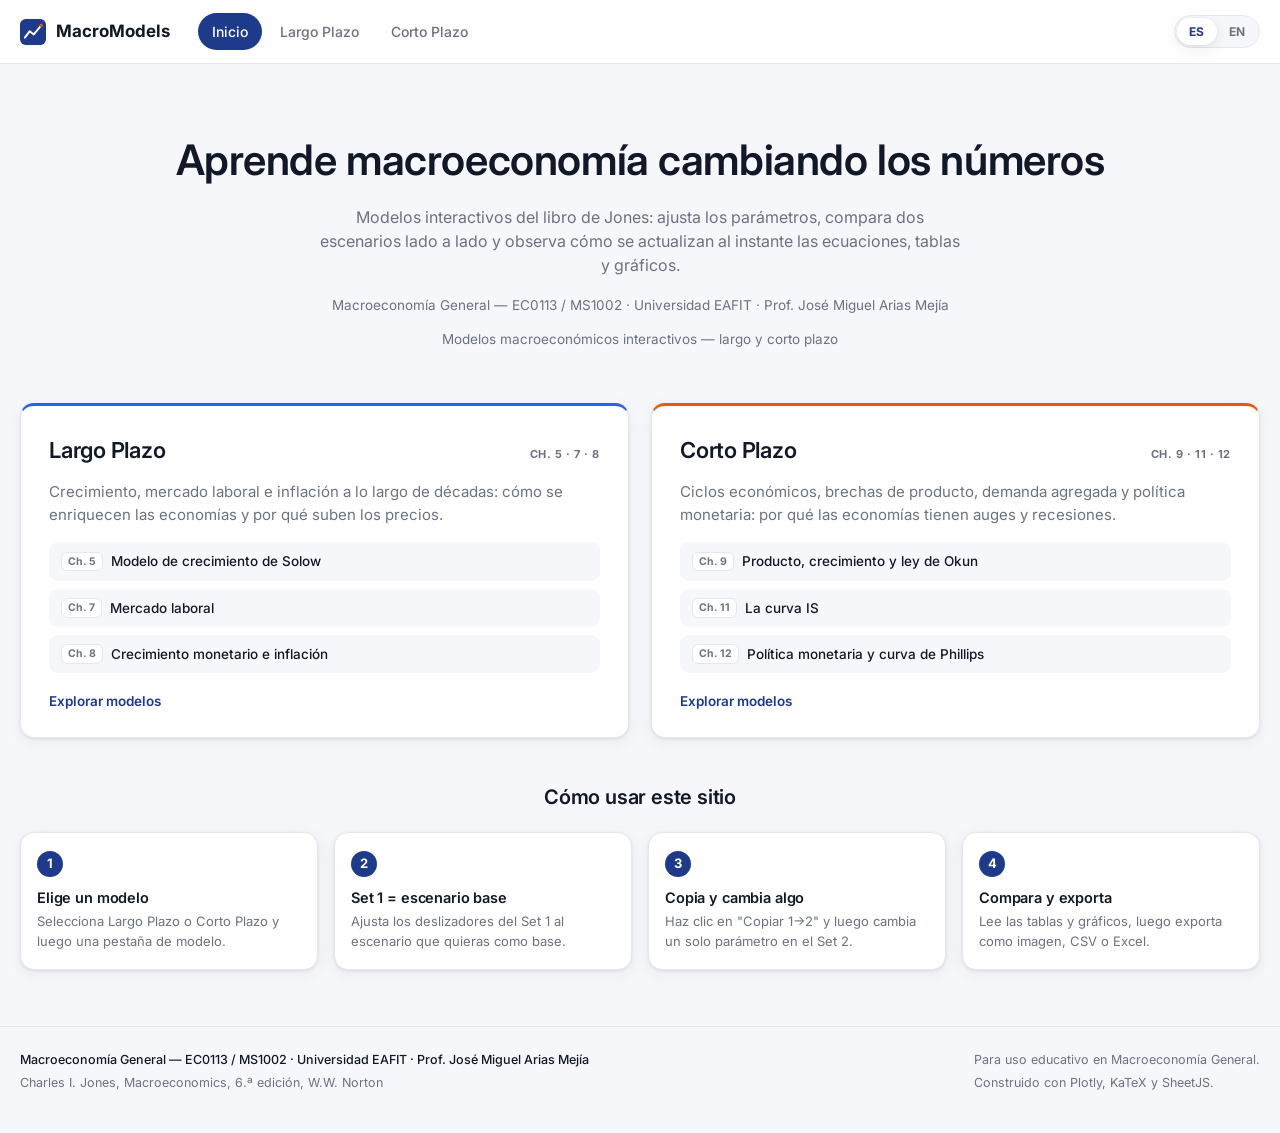
==== index.html @ 682bfee8 "MacroModels: interactive Jones 6e long-run and short-run models Bilingual (ES/EN) teaching site for " ====
<!DOCTYPE html>
<html lang="es">
<head>
<meta charset="UTF-8" />
<meta name="viewport" content="width=device-width, initial-scale=1.0" />
<title>MacroModels</title>
<meta name="description" content="Modelos macroeconómicos interactivos — largo y corto plazo. Interactive macroeconomic models based on Charles I. Jones, Macroeconomics (6th ed.)." />
<link rel="icon" href="data:image/svg+xml,%3Csvg xmlns='http://www.w3.org/2000/svg' viewBox='0 0 32 32'%3E%3Crect width='32' height='32' rx='7' fill='%231e3a8a'/%3E%3Cpath d='M6 23 L12 15 L17 19 L26 8' stroke='%23ffffff' stroke-width='2.4' fill='none' stroke-linecap='round' stroke-linejoin='round'/%3E%3Ccircle cx='26' cy='8' r='2.1' fill='%23ea580c'/%3E%3C/svg%3E" />

<link rel="preconnect" href="https://fonts.googleapis.com">
<link rel="preconnect" href="https://fonts.gstatic.com" crossorigin>
<link href="https://fonts.googleapis.com/css2?family=Inter:wght@400;500;600;700&family=JetBrains+Mono:wght@400;500&display=swap" rel="stylesheet">

<link rel="stylesheet" href="assets/css/style.css" />
</head>
<body>

<header class="site-header">
  <a class="brand" href="index.html">
    <svg viewBox="0 0 32 32" xmlns="http://www.w3.org/2000/svg" aria-hidden="true">
      <rect width="32" height="32" rx="7" fill="#1e3a8a"/>
      <path d="M6 23 L12 15 L17 19 L26 8" stroke="#ffffff" stroke-width="2.4" fill="none" stroke-linecap="round" stroke-linejoin="round"/>
      <circle cx="26" cy="8" r="2.1" fill="#ea580c"/>
    </svg>
    <span>MacroModels</span>
  </a>
  <nav class="site-nav" aria-label="Primary">
    <a class="nav-pill is-active" href="index.html" data-i18n="nav.home">Inicio</a>
    <a class="nav-pill" href="long-run.html" data-i18n="nav.longrun">Largo Plazo</a>
    <a class="nav-pill" href="short-run.html" data-i18n="nav.shortrun">Corto Plazo</a>
  </nav>
  <div class="lang-toggle" role="group" aria-label="Language / Idioma">
    <button type="button" id="lang-es" aria-pressed="true">ES</button>
    <button type="button" id="lang-en" aria-pressed="false">EN</button>
  </div>
</header>

<main>
  <section class="hero">
    <h1 data-i18n="landing.hero.title">Aprende macroeconomía cambiando los números</h1>
    <p class="hero-body" data-i18n="landing.hero.body">Modelos interactivos del libro de Jones: ajusta los parámetros, compara dos escenarios lado a lado y observa cómo se actualizan al instante las ecuaciones, tablas y gráficos.</p>
    <p class="course-line" data-i18n="course.line">Macroeconomía General — EC0113 / MS1002 · Universidad EAFIT · Prof. José Miguel Arias Mejía</p>
    <p class="course-line" data-i18n="site.subtitle">Modelos macroeconómicos interactivos — largo y corto plazo</p>
  </section>

  <section class="cards-grid">
    <section class="big-card longrun-card">
      <div class="big-card-head">
        <h2 data-i18n="landing.card.longrun.title">Largo Plazo</h2>
        <span class="chapters-label">Ch. 5 · 7 · 8</span>
      </div>
      <p data-i18n="landing.card.longrun.desc">Crecimiento, mercado laboral e inflación a lo largo de décadas: cómo se enriquecen las economías y por qué suben los precios.</p>
      <ul>
        <li><a href="long-run.html#solow"><span class="chapter-badge">Ch. 5</span> <span data-i18n="landing.model.solow">Modelo de crecimiento de Solow</span></a></li>
        <li><a href="long-run.html#labor"><span class="chapter-badge">Ch. 7</span> <span data-i18n="landing.model.labor">Mercado laboral</span></a></li>
        <li><a href="long-run.html#inflation"><span class="chapter-badge">Ch. 8</span> <span data-i18n="landing.model.inflation">Crecimiento monetario e inflación</span></a></li>
      </ul>
      <a class="cta card-stretch-link" href="long-run.html" data-i18n="landing.card.cta">Explorar modelos</a>
    </section>

    <section class="big-card shortrun-card">
      <div class="big-card-head">
        <h2 data-i18n="landing.card.shortrun.title">Corto Plazo</h2>
        <span class="chapters-label">Ch. 9 · 11 · 12</span>
      </div>
      <p data-i18n="landing.card.shortrun.desc">Ciclos económicos, brechas de producto, demanda agregada y política monetaria: por qué las economías tienen auges y recesiones.</p>
      <ul>
        <li><a href="short-run.html#okun"><span class="chapter-badge">Ch. 9</span> <span data-i18n="landing.model.okun">Producto, crecimiento y ley de Okun</span></a></li>
        <li><a href="short-run.html#iscurve"><span class="chapter-badge">Ch. 11</span> <span data-i18n="landing.model.iscurve">La curva IS</span></a></li>
        <li><a href="short-run.html#mppc"><span class="chapter-badge">Ch. 12</span> <span data-i18n="landing.model.mppc">Política monetaria y curva de Phillips</span></a></li>
      </ul>
      <a class="cta card-stretch-link" href="short-run.html" data-i18n="landing.card.cta">Explorar modelos</a>
    </section>
  </section>

  <section class="howto">
    <h2 data-i18n="landing.howto.title">Cómo usar este sitio</h2>
    <div class="howto-steps">
      <div class="howto-step">
        <span class="step-num" aria-hidden="true">1</span>
        <h3 data-i18n="landing.howto.step1.title">Elige un modelo</h3>
        <p data-i18n="landing.howto.step1.body">Selecciona Largo Plazo o Corto Plazo y luego una pestaña de modelo.</p>
      </div>
      <div class="howto-step">
        <span class="step-num" aria-hidden="true">2</span>
        <h3 data-i18n="landing.howto.step2.title">Set 1 = escenario base</h3>
        <p data-i18n="landing.howto.step2.body">Ajusta los deslizadores del Set 1 al escenario que quieras como base.</p>
      </div>
      <div class="howto-step">
        <span class="step-num" aria-hidden="true">3</span>
        <h3 data-i18n="landing.howto.step3.title">Copia y cambia algo</h3>
        <p data-i18n="landing.howto.step3.body">Haz clic en "Copiar 1→2" y luego cambia un solo parámetro en el Set 2.</p>
      </div>
      <div class="howto-step">
        <span class="step-num" aria-hidden="true">4</span>
        <h3 data-i18n="landing.howto.step4.title">Compara y exporta</h3>
        <p data-i18n="landing.howto.step4.body">Lee las tablas y gráficos, luego exporta como imagen, CSV o Excel.</p>
      </div>
    </div>
  </section>
</main>

<footer class="site-footer">
  <div class="footer-lines">
    <span class="footer-course" data-i18n="course.line">Macroeconomía General — EC0113 / MS1002 · Universidad EAFIT · Prof. José Miguel Arias Mejía</span>
    <span data-i18n="course.book">Charles I. Jones, Macroeconomics, 6.ª edición, W.W. Norton</span>
  </div>
  <div class="footer-lines">
    <span data-i18n="footer.rights">Para uso educativo en Macroeconomía General.</span>
    <span data-i18n="footer.builtWith">Construido con Plotly, KaTeX y SheetJS.</span>
  </div>
</footer>

<script type="module">
  import { getLang, setLang, onLangChange, applyI18n } from './assets/js/i18n.js';

  function syncLangButtons() {
    const lang = getLang();
    document.getElementById('lang-es').setAttribute('aria-pressed', String(lang === 'es'));
    document.getElementById('lang-en').setAttribute('aria-pressed', String(lang === 'en'));
  }
  document.getElementById('lang-es').addEventListener('click', () => setLang('es'));
  document.getElementById('lang-en').addEventListener('click', () => setLang('en'));
  onLangChange(() => { syncLangButtons(); applyI18n(document); });
  syncLangButtons();
  applyI18n(document);
</script>
</body>
</html>
---- assets/css/style.css ----
/* style.css [FRAMEWORK] — MacroModels design system */

:root {
  --bg: #f6f7fb;
  --surface: #ffffff;
  --ink: #111827;
  --muted: #6b7280;
  --brand: #1e3a8a;
  --brand-2: #3730a3;
  --s1: #2563eb;
  --s1-soft: #dbeafe;
  --s2: #ea580c;
  --s2-soft: #ffedd5;
  --border: #e5e7eb;
  --radius: 14px;
  --radius-sm: 9px;
  --shadow: 0 1px 3px rgb(16 24 40 / .08), 0 4px 16px rgb(16 24 40 / .06);
  --shadow-lg: 0 4px 10px rgb(16 24 40 / .08), 0 12px 32px rgb(16 24 40 / .10);
  --transition: 130ms ease;
  --header-h: 64px;
}

* { box-sizing: border-box; }
html, body { height: 100%; }

body {
  margin: 0;
  background: var(--bg);
  color: var(--ink);
  font-family: 'Inter', -apple-system, BlinkMacSystemFont, 'Segoe UI', sans-serif;
  font-size: 15px;
  line-height: 1.5;
  -webkit-font-smoothing: antialiased;
}

img, svg { display: block; max-width: 100%; }

a { color: var(--brand); text-decoration: none; }
a:hover { text-decoration: underline; }

h1, h2, h3, h4 { margin: 0 0 .4em; font-weight: 600; letter-spacing: -0.01em; }

table { border-collapse: collapse; width: 100%; }
input, select, button { font-family: inherit; }

.sr-only {
  position: absolute; width: 1px; height: 1px; padding: 0; margin: -1px;
  overflow: hidden; clip: rect(0,0,0,0); white-space: nowrap; border: 0;
}

/* Focus states -------------------------------------------------------- */
a:focus-visible,
button:focus-visible,
input:focus-visible,
select:focus-visible,
[tabindex]:focus-visible {
  outline: 2px solid var(--s1);
  outline-offset: 2px;
  border-radius: 4px;
}

/* Header ---------------------------------------------------------------- */
.site-header {
  position: sticky;
  top: 0;
  z-index: 50;
  height: var(--header-h);
  display: flex;
  align-items: center;
  gap: 20px;
  padding: 0 20px;
  background: rgb(255 255 255 / .85);
  backdrop-filter: saturate(180%) blur(10px);
  border-bottom: 1px solid var(--border);
}

.site-header .brand {
  display: flex;
  align-items: center;
  gap: 10px;
  font-weight: 700;
  font-size: 17px;
  color: var(--ink);
  white-space: nowrap;
}
.site-header .brand:hover { text-decoration: none; }
.site-header .brand svg { width: 26px; height: 26px; }

.site-nav {
  display: flex;
  gap: 4px;
  margin-left: 8px;
  flex: 1;
  overflow-x: auto;
}

.nav-pill {
  display: inline-flex;
  align-items: center;
  padding: 8px 14px;
  border-radius: 999px;
  font-size: 14px;
  font-weight: 500;
  color: var(--muted);
  white-space: nowrap;
  transition: background var(--transition), color var(--transition);
}
.nav-pill:hover { background: var(--bg); color: var(--ink); text-decoration: none; }
.nav-pill.is-active { background: var(--brand); color: #fff; }
.nav-pill.is-active:hover { background: var(--brand); }

.lang-toggle {
  display: inline-flex;
  border: 1px solid var(--border);
  border-radius: 999px;
  padding: 2px;
  background: var(--bg);
  flex-shrink: 0;
}
.lang-toggle button {
  border: none;
  background: transparent;
  padding: 6px 12px;
  border-radius: 999px;
  font-size: 12px;
  font-weight: 700;
  letter-spacing: .02em;
  color: var(--muted);
  cursor: pointer;
  transition: background var(--transition), color var(--transition);
}
.lang-toggle button[aria-pressed="true"] {
  background: var(--surface);
  color: var(--brand);
  box-shadow: var(--shadow);
}

/* Loading placeholder ----------------------------------------------------*/
.loading-placeholder {
  display: flex;
  align-items: center;
  justify-content: center;
  gap: 10px;
  padding: 80px 20px;
  color: var(--muted);
  font-size: 14px;
}
.loading-spinner {
  width: 18px; height: 18px;
  border-radius: 50%;
  border: 2px solid var(--border);
  border-top-color: var(--brand);
  animation: spin 800ms linear infinite;
}
@keyframes spin { to { transform: rotate(360deg); } }

/* Model tab bar ----------------------------------------------------------*/
.model-tabbar {
  display: flex;
  gap: 8px;
  flex-wrap: wrap;
  padding: 16px 20px 0;
  max-width: 1400px;
  margin: 0 auto;
}
.model-tab {
  display: inline-flex;
  align-items: center;
  gap: 8px;
  padding: 9px 16px;
  border-radius: 999px;
  border: 1px solid var(--border);
  background: var(--surface);
  color: var(--ink);
  font-size: 13.5px;
  font-weight: 500;
  cursor: pointer;
  transition: border-color var(--transition), box-shadow var(--transition), background var(--transition);
}
.model-tab:hover { border-color: var(--s1); }
.model-tab.is-active {
  background: var(--brand);
  border-color: var(--brand);
  color: #fff;
  box-shadow: var(--shadow);
}
.model-tab-badge {
  font-size: 11px;
  font-weight: 700;
  padding: 1px 7px;
  border-radius: 999px;
  background: rgb(255 255 255 / .18);
  color: inherit;
}
.model-tab:not(.is-active) .model-tab-badge {
  background: var(--bg);
  color: var(--muted);
}

/* App grid layout ----------------------------------------------------------*/
.app-grid {
  display: grid;
  grid-template-columns: 380px 1fr;
  gap: 20px;
  max-width: 1400px;
  margin: 0 auto;
  padding: 16px 20px 60px;
  align-items: start;
}

@media (max-width: 960px) {
  .app-grid { grid-template-columns: 1fr; }
}

.card {
  background: var(--surface);
  border: 1px solid var(--border);
  border-radius: var(--radius);
  box-shadow: var(--shadow);
  padding: 18px 20px 20px;
  margin-bottom: 20px;
}
.card-header { display: flex; align-items: center; justify-content: space-between; margin-bottom: 10px; }
.card-header h2 { font-size: 16px; }

.params-sidebar {
  position: sticky;
  top: calc(var(--header-h) + 16px);
  max-height: calc(100vh - var(--header-h) - 32px);
  overflow-y: auto;
  background: var(--surface);
  border: 1px solid var(--border);
  border-radius: var(--radius);
  box-shadow: var(--shadow);
  padding: 18px 18px 16px;
}
.params-sidebar .card-header { margin-bottom: 8px; }

@media (max-width: 960px) {
  .params-sidebar { position: static; max-height: none; overflow-y: visible; }
}

.results-col { min-width: 0; }

/* Parameter table ----------------------------------------------------------*/
.params-table-wrap { overflow-x: auto; }
.params-table { font-size: 13px; }
.params-table th {
  text-align: left;
  font-size: 11px;
  text-transform: uppercase;
  letter-spacing: .04em;
  color: var(--muted);
  padding: 6px 8px;
  border-bottom: 1px solid var(--border);
}
.params-table td { padding: 10px 8px; border-bottom: 1px solid var(--border); vertical-align: middle; }
.params-table tr:last-child td { border-bottom: none; }

.param-label-cell { width: 40%; }
.param-latex { font-size: 14px; margin-bottom: 2px; }
.param-label { color: var(--muted); font-size: 12px; line-height: 1.3; }

.param-cell { min-width: 120px; }
.param-slider {
  width: 100%;
  accent-color: var(--s1);
  margin-bottom: 6px;
}
.param-cell.set-2 .param-slider { accent-color: var(--s2); }

.param-number-wrap { display: flex; align-items: center; gap: 4px; }
.param-number {
  width: 100%;
  min-width: 0;
  padding: 5px 7px;
  border: 1px solid var(--border);
  border-radius: var(--radius-sm);
  font-size: 12.5px;
  font-variant-numeric: tabular-nums;
  background: var(--bg);
}
.param-number:focus { background: var(--surface); }
.param-unit { color: var(--muted); font-size: 12px; }

.set-chip { font-weight: 700; border-radius: 6px; padding: 3px 8px !important; }
.set-chip-1 { color: var(--s1); background: var(--s1-soft); }
.set-chip-2 { color: var(--s2); background: var(--s2-soft); }

/* Scenario bar ----------------------------------------------------------*/
.scenario-heading { font-size: 13px; text-transform: uppercase; letter-spacing: .04em; color: var(--muted); margin: 18px 0 8px; }
.scenario-actions, .scenario-row, .scenario-io-row {
  display: flex; flex-wrap: wrap; gap: 8px; margin-bottom: 8px;
}
.scenario-select {
  flex: 1;
  min-width: 140px;
  padding: 7px 8px;
  border: 1px solid var(--border);
  border-radius: var(--radius-sm);
  background: var(--surface);
  font-size: 12.5px;
}

/* Buttons ----------------------------------------------------------*/
.btn {
  display: inline-flex;
  align-items: center;
  gap: 6px;
  padding: 8px 14px;
  border-radius: var(--radius-sm);
  border: 1px solid transparent;
  font-size: 13px;
  font-weight: 600;
  cursor: pointer;
  transition: background var(--transition), border-color var(--transition), transform var(--transition), box-shadow var(--transition);
}
.btn:active { transform: translateY(1px); }
.btn-primary { background: var(--brand); color: #fff; }
.btn-primary:hover { background: var(--brand-2); }
.btn-secondary { background: var(--surface); border-color: var(--border); color: var(--ink); }
.btn-secondary:hover { border-color: var(--s1); color: var(--s1); }
.btn-ghost { background: transparent; border-color: var(--border); color: var(--muted); }
.btn-ghost:hover { color: var(--ink); border-color: var(--ink); }
.btn-danger:hover { color: #dc2626; border-color: #dc2626; }
.btn-sm { padding: 6px 10px; font-size: 12px; }
.file-btn { position: relative; overflow: hidden; }

/* Endogenous variables table ----------------------------------------------------------*/
.endo-table-wrap { overflow-x: auto; }
.endo-table { font-size: 13.5px; font-variant-numeric: tabular-nums; }
.endo-table th {
  text-align: right;
  font-size: 11px;
  text-transform: uppercase;
  letter-spacing: .04em;
  color: var(--muted);
  padding: 8px 10px;
  border-bottom: 1px solid var(--border);
}
.endo-table th:first-child { text-align: left; }
.endo-table td { padding: 9px 10px; border-bottom: 1px solid var(--border); }
.endo-table tr:last-child td { border-bottom: none; }
.endo-label-cell { display: flex; align-items: baseline; gap: 4px; white-space: nowrap; }
.endo-label { color: var(--muted); font-size: 12px; }
.endo-table td.num { text-align: right; }
.endo-table td.set-1 { color: var(--s1); font-weight: 600; }
.endo-table td.set-2 { color: var(--s2); font-weight: 600; }

/* Plot grid ----------------------------------------------------------*/
.plot-grid {
  display: grid;
  grid-template-columns: repeat(2, 1fr);
  gap: 16px;
}
@media (max-width: 760px) {
  .plot-grid { grid-template-columns: 1fr; }
}
.plot-card {
  border: 1px solid var(--border);
  border-radius: var(--radius);
  padding: 12px 14px 6px;
  background: var(--surface);
}
.plot-card-head { display: flex; align-items: center; justify-content: space-between; margin-bottom: 4px; }
.plot-card-head h3 { font-size: 13.5px; font-weight: 600; }
.plot-canvas { width: 100%; height: 320px; }

/* Equations ----------------------------------------------------------*/
.equations-body { display: flex; flex-direction: column; gap: 10px; }
.equation-block { overflow-x: auto; padding: 4px 0; }
.model-note { color: var(--muted); font-size: 13.5px; margin-top: 14px; padding-top: 14px; border-top: 1px dashed var(--border); }

/* Export bar ----------------------------------------------------------*/
.export-bar { display: flex; gap: 10px; flex-wrap: wrap; }

/* Landing page ----------------------------------------------------------*/
.hero {
  max-width: 1400px;
  margin: 0 auto;
  padding: 64px 20px 40px;
  text-align: center;
}
.hero h1 { font-size: clamp(28px, 4vw, 42px); margin-bottom: 14px; }
.hero .hero-body { max-width: 640px; margin: 0 auto 18px; color: var(--muted); font-size: 16px; }
.hero .course-line { font-size: 13.5px; color: var(--muted); }
.hero .course-line strong { color: var(--ink); }

.cards-grid {
  max-width: 1400px;
  margin: 0 auto;
  padding: 0 20px;
  display: grid;
  grid-template-columns: 1fr 1fr;
  gap: 22px;
}
@media (max-width: 800px) {
  .cards-grid { grid-template-columns: 1fr; }
}

.big-card {
  display: block;
  position: relative;
  background: var(--surface);
  border: 1px solid var(--border);
  border-radius: var(--radius);
  box-shadow: var(--shadow);
  padding: 28px 28px 24px;
  transition: transform var(--transition), box-shadow var(--transition), border-color var(--transition);
  color: inherit;
}
.big-card:hover { transform: translateY(-3px); box-shadow: var(--shadow-lg); border-color: var(--s1); text-decoration: none; }
.big-card-head { display: flex; align-items: center; justify-content: space-between; margin-bottom: 6px; }
.big-card h2 { font-size: 22px; }
.big-card .chapters-label { font-size: 11px; text-transform: uppercase; letter-spacing: .05em; color: var(--muted); font-weight: 700; }
.big-card p { color: var(--muted); margin: 0 0 16px; }
.big-card ul { list-style: none; margin: 0; padding: 0; display: flex; flex-direction: column; gap: 8px; position: relative; z-index: 1; }
.big-card li a {
  display: flex; align-items: center; gap: 8px;
  padding: 9px 12px;
  border-radius: var(--radius-sm);
  background: var(--bg);
  color: var(--ink);
  font-size: 13.5px;
  font-weight: 500;
  transition: background var(--transition), color var(--transition);
}
.big-card li a:hover { background: var(--s1-soft); color: var(--brand); text-decoration: none; }
.big-card .chapter-badge {
  font-size: 10.5px; font-weight: 700; color: var(--muted);
  background: var(--surface); border: 1px solid var(--border);
  border-radius: 6px; padding: 1px 6px;
}
.big-card .cta { display: inline-block; margin-top: 18px; font-weight: 600; color: var(--brand); font-size: 13.5px; }
/* Stretched link: makes the whole card clickable while inner model links stay usable */
.big-card .card-stretch-link::after { content: ''; position: absolute; inset: 0; border-radius: var(--radius); }
.big-card .card-stretch-link:hover { text-decoration: none; }
.big-card.longrun-card { border-top: 3px solid var(--s1); }
.big-card.shortrun-card { border-top: 3px solid var(--s2); }

/* How-to strip ----------------------------------------------------------*/
.howto {
  max-width: 1400px;
  margin: 44px auto 0;
  padding: 0 20px;
}
.howto h2 { text-align: center; font-size: 20px; margin-bottom: 20px; }
.howto-steps {
  display: grid;
  grid-template-columns: repeat(4, 1fr);
  gap: 16px;
}
@media (max-width: 900px) {
  .howto-steps { grid-template-columns: 1fr 1fr; }
}
@media (max-width: 520px) {
  .howto-steps { grid-template-columns: 1fr; }
}
.howto-step {
  background: var(--surface);
  border: 1px solid var(--border);
  border-radius: var(--radius);
  padding: 18px 16px;
  box-shadow: var(--shadow);
}
.howto-step .step-num {
  display: inline-flex; align-items: center; justify-content: center;
  width: 26px; height: 26px; border-radius: 50%;
  background: var(--brand); color: #fff; font-weight: 700; font-size: 13px;
  margin-bottom: 10px;
}
.howto-step h3 { font-size: 14.5px; margin-bottom: 4px; }
.howto-step p { font-size: 13px; color: var(--muted); margin: 0; }

/* Footer ----------------------------------------------------------*/
.site-footer {
  max-width: 1400px;
  margin: 56px auto 0;
  padding: 24px 20px 40px;
  border-top: 1px solid var(--border);
  color: var(--muted);
  font-size: 12.5px;
  display: flex;
  flex-wrap: wrap;
  gap: 6px 16px;
  justify-content: space-between;
}
.site-footer .footer-course { color: var(--ink); font-weight: 500; }
.site-footer .footer-lines { display: flex; flex-direction: column; gap: 4px; }

/* Print ----------------------------------------------------------*/
@media print {
  .site-header, .model-tabbar, .params-sidebar, .scenario-bar, .export-bar, .plot-card-head button { display: none !important; }
  .app-grid { grid-template-columns: 1fr; }
}
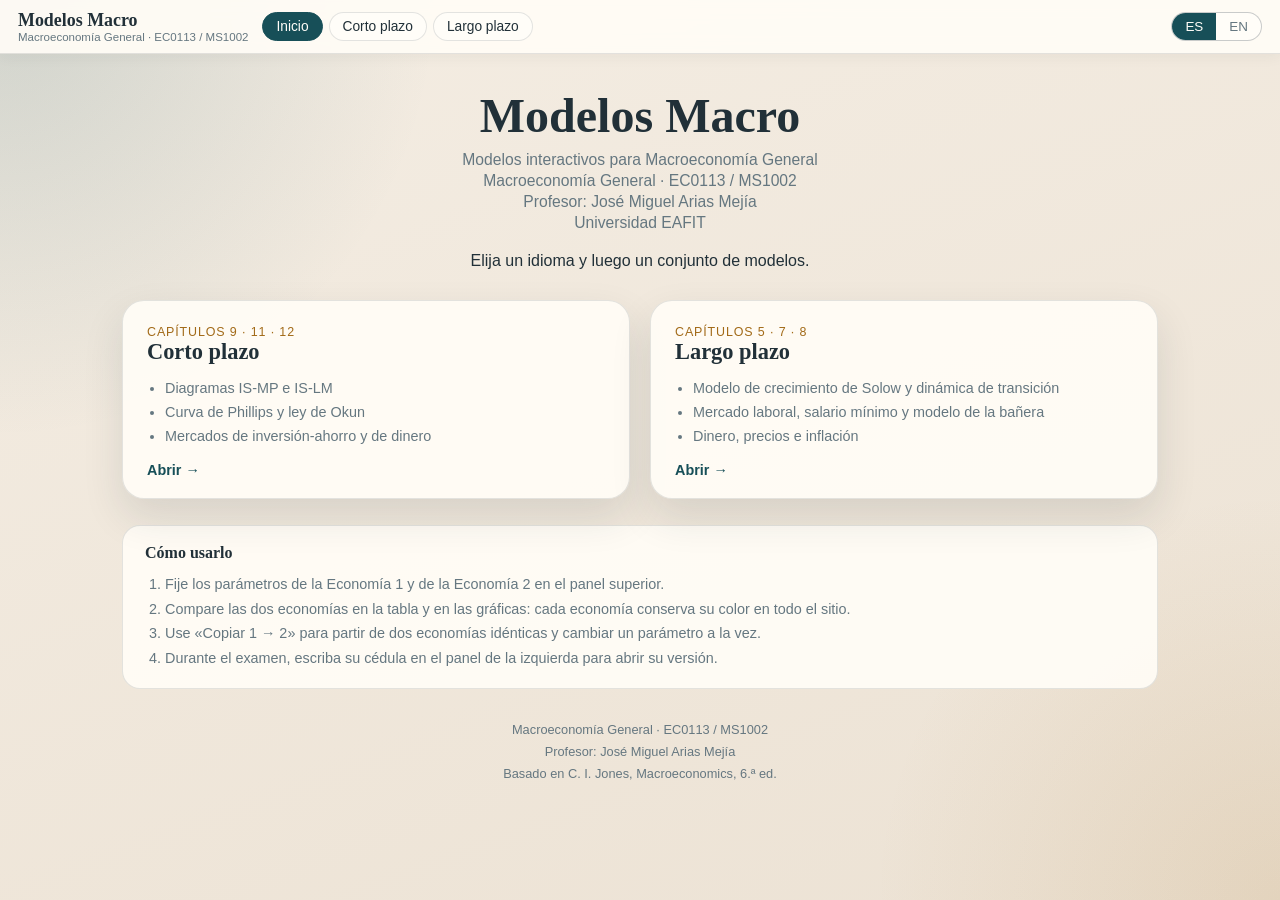
==== commit 29b97b87: "Rebuild the site: split exam viewer + two-economy model pages Replaces the previous MacroModels layo" ====
--- a/index.html
+++ b/index.html
@@ -1,129 +1,87 @@
 <!DOCTYPE html>
 <html lang="es">
 <head>
-<meta charset="UTF-8" />
-<meta name="viewport" content="width=device-width, initial-scale=1.0" />
-<title>MacroModels</title>
-<meta name="description" content="Modelos macroeconómicos interactivos — largo y corto plazo. Interactive macroeconomic models based on Charles I. Jones, Macroeconomics (6th ed.)." />
-<link rel="icon" href="data:image/svg+xml,%3Csvg xmlns='http://www.w3.org/2000/svg' viewBox='0 0 32 32'%3E%3Crect width='32' height='32' rx='7' fill='%231e3a8a'/%3E%3Cpath d='M6 23 L12 15 L17 19 L26 8' stroke='%23ffffff' stroke-width='2.4' fill='none' stroke-linecap='round' stroke-linejoin='round'/%3E%3Ccircle cx='26' cy='8' r='2.1' fill='%23ea580c'/%3E%3C/svg%3E" />
-
-<link rel="preconnect" href="https://fonts.googleapis.com">
-<link rel="preconnect" href="https://fonts.gstatic.com" crossorigin>
-<link href="https://fonts.googleapis.com/css2?family=Inter:wght@400;500;600;700&family=JetBrains+Mono:wght@400;500&display=swap" rel="stylesheet">
-
-<link rel="stylesheet" href="assets/css/style.css" />
+<meta charset="utf-8">
+<meta name="viewport" content="width=device-width, initial-scale=1">
+<title>Macro Models · Macroeconomía General</title>
+<meta name="description" content="Modelos macroeconómicos interactivos de corto y largo plazo — Macroeconomía General, Universidad EAFIT.">
+<link rel="icon" href="data:image/svg+xml,%3Csvg xmlns='http://www.w3.org/2000/svg' viewBox='0 0 32 32'%3E%3Crect width='32' height='32' rx='7' fill='%23174f58'/%3E%3Cpath d='M6 23L13 15L18 19L26 9' stroke='%23f4ede3' stroke-width='2.6' fill='none' stroke-linecap='round' stroke-linejoin='round'/%3E%3C/svg%3E">
+<link rel="stylesheet" href="assets/css/app.css">
 </head>
 <body>
 
-<header class="site-header">
+<header class="appbar">
   <a class="brand" href="index.html">
-    <svg viewBox="0 0 32 32" xmlns="http://www.w3.org/2000/svg" aria-hidden="true">
-      <rect width="32" height="32" rx="7" fill="#1e3a8a"/>
-      <path d="M6 23 L12 15 L17 19 L26 8" stroke="#ffffff" stroke-width="2.4" fill="none" stroke-linecap="round" stroke-linejoin="round"/>
-      <circle cx="26" cy="8" r="2.1" fill="#ea580c"/>
-    </svg>
-    <span>MacroModels</span>
+    <span data-i18n="site.name">Macro Models</span>
+    <small data-i18n="site.course"></small>
   </a>
-  <nav class="site-nav" aria-label="Primary">
-    <a class="nav-pill is-active" href="index.html" data-i18n="nav.home">Inicio</a>
-    <a class="nav-pill" href="long-run.html" data-i18n="nav.longrun">Largo Plazo</a>
-    <a class="nav-pill" href="short-run.html" data-i18n="nav.shortrun">Corto Plazo</a>
+  <nav class="navpills">
+    <a href="index.html" data-nav="home" data-i18n="nav.home"></a>
+    <a href="short-run.html" data-nav="shortrun" data-i18n="nav.shortrun"></a>
+    <a href="long-run.html" data-nav="longrun" data-i18n="nav.longrun"></a>
   </nav>
-  <div class="lang-toggle" role="group" aria-label="Language / Idioma">
-    <button type="button" id="lang-es" aria-pressed="true">ES</button>
-    <button type="button" id="lang-en" aria-pressed="false">EN</button>
-  </div>
+  <span class="spacer"></span>
+  <div id="lang-host"></div>
 </header>
 
-<main>
+<main class="landing">
   <section class="hero">
-    <h1 data-i18n="landing.hero.title">Aprende macroeconomía cambiando los números</h1>
-    <p class="hero-body" data-i18n="landing.hero.body">Modelos interactivos del libro de Jones: ajusta los parámetros, compara dos escenarios lado a lado y observa cómo se actualizan al instante las ecuaciones, tablas y gráficos.</p>
-    <p class="course-line" data-i18n="course.line">Macroeconomía General — EC0113 / MS1002 · Universidad EAFIT · Prof. José Miguel Arias Mejía</p>
-    <p class="course-line" data-i18n="site.subtitle">Modelos macroeconómicos interactivos — largo y corto plazo</p>
+    <h1 data-i18n="landing.title"></h1>
+    <div class="sub">
+      <div data-i18n="landing.tagline"></div>
+      <div data-i18n="site.course"></div>
+      <div data-i18n="site.prof"></div>
+      <div data-i18n="site.univ"></div>
+    </div>
+    <div class="lang">
+      <span data-i18n="landing.pick"></span>
+    </div>
   </section>
 
-  <section class="cards-grid">
-    <section class="big-card longrun-card">
-      <div class="big-card-head">
-        <h2 data-i18n="landing.card.longrun.title">Largo Plazo</h2>
-        <span class="chapters-label">Ch. 5 · 7 · 8</span>
-      </div>
-      <p data-i18n="landing.card.longrun.desc">Crecimiento, mercado laboral e inflación a lo largo de décadas: cómo se enriquecen las economías y por qué suben los precios.</p>
+  <section class="choice">
+    <a href="short-run.html">
+      <div class="chapters" data-i18n="landing.shortrun.chapters"></div>
+      <h2 data-i18n="landing.shortrun.title"></h2>
       <ul>
-        <li><a href="long-run.html#solow"><span class="chapter-badge">Ch. 5</span> <span data-i18n="landing.model.solow">Modelo de crecimiento de Solow</span></a></li>
-        <li><a href="long-run.html#labor"><span class="chapter-badge">Ch. 7</span> <span data-i18n="landing.model.labor">Mercado laboral</span></a></li>
-        <li><a href="long-run.html#inflation"><span class="chapter-badge">Ch. 8</span> <span data-i18n="landing.model.inflation">Crecimiento monetario e inflación</span></a></li>
+        <li data-i18n="landing.shortrun.i1"></li>
+        <li data-i18n="landing.shortrun.i2"></li>
+        <li data-i18n="landing.shortrun.i3"></li>
       </ul>
-      <a class="cta card-stretch-link" href="long-run.html" data-i18n="landing.card.cta">Explorar modelos</a>
-    </section>
-
-    <section class="big-card shortrun-card">
-      <div class="big-card-head">
-        <h2 data-i18n="landing.card.shortrun.title">Corto Plazo</h2>
-        <span class="chapters-label">Ch. 9 · 11 · 12</span>
-      </div>
-      <p data-i18n="landing.card.shortrun.desc">Ciclos económicos, brechas de producto, demanda agregada y política monetaria: por qué las economías tienen auges y recesiones.</p>
+      <div class="go" data-i18n="landing.open"></div>
+    </a>
+    <a href="long-run.html">
+      <div class="chapters" data-i18n="landing.longrun.chapters"></div>
+      <h2 data-i18n="landing.longrun.title"></h2>
       <ul>
-        <li><a href="short-run.html#okun"><span class="chapter-badge">Ch. 9</span> <span data-i18n="landing.model.okun">Producto, crecimiento y ley de Okun</span></a></li>
-        <li><a href="short-run.html#iscurve"><span class="chapter-badge">Ch. 11</span> <span data-i18n="landing.model.iscurve">La curva IS</span></a></li>
-        <li><a href="short-run.html#mppc"><span class="chapter-badge">Ch. 12</span> <span data-i18n="landing.model.mppc">Política monetaria y curva de Phillips</span></a></li>
+        <li data-i18n="landing.longrun.i1"></li>
+        <li data-i18n="landing.longrun.i2"></li>
+        <li data-i18n="landing.longrun.i3"></li>
       </ul>
-      <a class="cta card-stretch-link" href="short-run.html" data-i18n="landing.card.cta">Explorar modelos</a>
-    </section>
+      <div class="go" data-i18n="landing.open"></div>
+    </a>
   </section>
 
   <section class="howto">
-    <h2 data-i18n="landing.howto.title">Cómo usar este sitio</h2>
-    <div class="howto-steps">
-      <div class="howto-step">
-        <span class="step-num" aria-hidden="true">1</span>
-        <h3 data-i18n="landing.howto.step1.title">Elige un modelo</h3>
-        <p data-i18n="landing.howto.step1.body">Selecciona Largo Plazo o Corto Plazo y luego una pestaña de modelo.</p>
-      </div>
-      <div class="howto-step">
-        <span class="step-num" aria-hidden="true">2</span>
-        <h3 data-i18n="landing.howto.step2.title">Set 1 = escenario base</h3>
-        <p data-i18n="landing.howto.step2.body">Ajusta los deslizadores del Set 1 al escenario que quieras como base.</p>
-      </div>
-      <div class="howto-step">
-        <span class="step-num" aria-hidden="true">3</span>
-        <h3 data-i18n="landing.howto.step3.title">Copia y cambia algo</h3>
-        <p data-i18n="landing.howto.step3.body">Haz clic en "Copiar 1→2" y luego cambia un solo parámetro en el Set 2.</p>
-      </div>
-      <div class="howto-step">
-        <span class="step-num" aria-hidden="true">4</span>
-        <h3 data-i18n="landing.howto.step4.title">Compara y exporta</h3>
-        <p data-i18n="landing.howto.step4.body">Lee las tablas y gráficos, luego exporta como imagen, CSV o Excel.</p>
-      </div>
-    </div>
+    <h3 data-i18n="landing.howto"></h3>
+    <ol>
+      <li data-i18n="landing.h1"></li>
+      <li data-i18n="landing.h2"></li>
+      <li data-i18n="landing.h3"></li>
+      <li data-i18n="landing.h4"></li>
+    </ol>
   </section>
+
+  <footer class="foot">
+    <div data-i18n="site.course"></div>
+    <div data-i18n="site.prof"></div>
+    <div data-i18n="site.book"></div>
+  </footer>
 </main>
 
-<footer class="site-footer">
-  <div class="footer-lines">
-    <span class="footer-course" data-i18n="course.line">Macroeconomía General — EC0113 / MS1002 · Universidad EAFIT · Prof. José Miguel Arias Mejía</span>
-    <span data-i18n="course.book">Charles I. Jones, Macroeconomics, 6.ª edición, W.W. Norton</span>
-  </div>
-  <div class="footer-lines">
-    <span data-i18n="footer.rights">Para uso educativo en Macroeconomía General.</span>
-    <span data-i18n="footer.builtWith">Construido con Plotly, KaTeX y SheetJS.</span>
-  </div>
-</footer>
-
 <script type="module">
-  import { getLang, setLang, onLangChange, applyI18n } from './assets/js/i18n.js';
-
-  function syncLangButtons() {
-    const lang = getLang();
-    document.getElementById('lang-es').setAttribute('aria-pressed', String(lang === 'es'));
-    document.getElementById('lang-en').setAttribute('aria-pressed', String(lang === 'en'));
-  }
-  document.getElementById('lang-es').addEventListener('click', () => setLang('es'));
-  document.getElementById('lang-en').addEventListener('click', () => setLang('en'));
-  onLangChange(() => { syncLangButtons(); applyI18n(document); });
-  syncLangButtons();
-  applyI18n(document);
+  import { buildChrome } from './assets/js/app.js';
+  buildChrome('home');
+  import('./assets/js/i18n.js').then(({ onLangChange }) => onLangChange(() => buildChrome('home')));
 </script>
 </body>
 </html>
--- a/assets/css/app.css
+++ b/assets/css/app.css
@@ -0,0 +1,522 @@
+/* ==========================================================================
+   Macro Models — General Macroeconomics (EC0113 / MS1002), Universidad EAFIT
+   Visual language inherited from the Short-Run Macro site (warm paper, serif
+   headings, soft cards) so both tools feel like one course resource.
+   ========================================================================== */
+
+:root {
+  --bg: #efe7db;
+  --panel: rgba(255, 252, 246, 0.94);
+  --panel-strong: #fffdf8;
+  --border: rgba(62, 73, 82, 0.14);
+  --border-strong: rgba(62, 73, 82, 0.28);
+  --ink: #213038;
+  --muted: #657780;
+  --accent: #174f58;
+  --accent-soft: #d4e6df;
+  --e1: #2b63d9;          /* Economy 1 */
+  --e2: #cc5a43;          /* Economy 2 */
+  --green: #1f8b6d;
+  --gold: #a26a18;
+  --danger: #9d2f21;
+  --shadow: 0 18px 40px rgba(33, 48, 56, 0.12);
+  --radius: 18px;
+  --plot-bg: #fffaf2;
+}
+
+* { box-sizing: border-box; }
+
+html, body { height: 100%; }
+
+body {
+  margin: 0;
+  color: var(--ink);
+  font-family: "Trebuchet MS", "Gill Sans", "Segoe UI", sans-serif;
+  background:
+    radial-gradient(circle at top left, rgba(23, 79, 88, 0.16), transparent 28%),
+    radial-gradient(circle at bottom right, rgba(162, 106, 24, 0.12), transparent 26%),
+    linear-gradient(160deg, #f4ede3 0%, #ece2d4 100%);
+  background-attachment: fixed;
+}
+
+h1, h2, h3 { font-family: Georgia, "Times New Roman", serif; font-weight: 700; }
+
+a { color: var(--accent); }
+
+/* ------------------------------------------------------------------ header */
+.appbar {
+  position: sticky;
+  top: 0;
+  z-index: 40;
+  display: flex;
+  align-items: center;
+  gap: 14px;
+  flex-wrap: wrap;
+  padding: 10px 18px;
+  border-bottom: 1px solid var(--border);
+  background: rgba(255, 252, 246, 0.93);
+  backdrop-filter: blur(8px);
+  box-shadow: 0 2px 14px rgba(33, 48, 56, 0.06);
+}
+
+.appbar .brand {
+  font-family: Georgia, "Times New Roman", serif;
+  font-size: 1.12rem;
+  font-weight: 700;
+  text-decoration: none;
+  color: var(--ink);
+  white-space: nowrap;
+}
+
+.appbar .brand small {
+  display: block;
+  font-family: "Trebuchet MS", sans-serif;
+  font-size: 0.72rem;
+  font-weight: 400;
+  color: var(--muted);
+}
+
+.appbar .spacer { flex: 1 1 auto; }
+
+.navpills { display: flex; gap: 6px; }
+
+.navpills a {
+  padding: 6px 13px;
+  border-radius: 999px;
+  border: 1px solid var(--border);
+  background: var(--panel-strong);
+  color: var(--ink);
+  text-decoration: none;
+  font-size: 0.86rem;
+  transition: background 120ms, color 120ms, border-color 120ms;
+}
+
+.navpills a:hover { border-color: var(--border-strong); }
+.navpills a[aria-current="page"] { background: var(--accent); border-color: var(--accent); color: #fffdf8; }
+
+.segmented {
+  display: inline-flex;
+  border: 1px solid var(--border-strong);
+  border-radius: 999px;
+  overflow: hidden;
+  background: var(--panel-strong);
+}
+
+.segmented button {
+  border: 0;
+  background: transparent;
+  padding: 6px 13px;
+  font: inherit;
+  font-size: 0.84rem;
+  color: var(--muted);
+  cursor: pointer;
+}
+
+.segmented button[aria-pressed="true"] { background: var(--accent); color: #fffdf8; }
+
+/* ------------------------------------------------------------------ buttons */
+.btn {
+  border: 1px solid var(--border-strong);
+  border-radius: 10px;
+  background: var(--panel-strong);
+  color: var(--ink);
+  font: inherit;
+  font-size: 0.84rem;
+  padding: 6px 12px;
+  cursor: pointer;
+  transition: background 120ms, border-color 120ms, transform 80ms;
+}
+
+.btn:hover { background: #fff; border-color: var(--accent); }
+.btn:active { transform: translateY(1px); }
+.btn:disabled { opacity: 0.45; cursor: not-allowed; }
+.btn.primary { background: var(--accent); border-color: var(--accent); color: #fffdf8; }
+.btn.primary:hover { background: #10404a; }
+.btn.tiny { padding: 3px 9px; font-size: 0.76rem; border-radius: 8px; }
+
+:focus-visible { outline: 2px solid var(--accent); outline-offset: 2px; }
+
+/* ------------------------------------------------------------------ layout */
+.split {
+  display: grid;
+  grid-template-columns: minmax(320px, var(--exam-w, 40%)) 8px minmax(0, 1fr);
+  align-items: stretch;
+  min-height: calc(100vh - 56px);
+}
+
+.split.collapsed { grid-template-columns: 0 0 minmax(0, 1fr); }
+.split.collapsed .exam-pane,
+.split.collapsed .gutter { display: none; }
+
+.gutter {
+  cursor: col-resize;
+  background: linear-gradient(180deg, transparent, var(--border-strong), transparent);
+  border: 0;
+  padding: 0;
+}
+
+.gutter:hover { background: var(--accent); }
+
+.exam-pane {
+  display: flex;
+  flex-direction: column;
+  min-width: 0;
+  border-right: 1px solid var(--border);
+  background: rgba(255, 252, 246, 0.55);
+}
+
+.models-pane {
+  min-width: 0;
+  padding: 16px 18px 42px;
+  overflow-x: hidden;
+}
+
+@media (max-width: 980px) {
+  .split, .split.collapsed { grid-template-columns: minmax(0, 1fr); }
+  .gutter { display: none; }
+  .exam-pane { border-right: 0; border-bottom: 1px solid var(--border); min-height: 70vh; }
+}
+
+/* ------------------------------------------------------------------- cards */
+.card {
+  border: 1px solid var(--border);
+  border-radius: var(--radius);
+  background: var(--panel);
+  box-shadow: var(--shadow);
+  margin-bottom: 16px;
+  overflow: hidden;
+}
+
+.card-head {
+  display: flex;
+  align-items: center;
+  gap: 10px;
+  flex-wrap: wrap;
+  padding: 11px 16px;
+  border-bottom: 1px solid var(--border);
+  background: linear-gradient(140deg, rgba(255, 252, 246, 0.98), rgba(247, 242, 234, 0.9));
+}
+
+.card-head h2 { margin: 0; font-size: 1.02rem; }
+.card-head h3 { margin: 0; font-size: 0.94rem; }
+.card-head .spacer { flex: 1 1 auto; }
+.card-body { padding: 14px 16px 16px; }
+
+/* -------------------------------------------------------- parameters panel */
+.actions { display: flex; flex-wrap: wrap; gap: 8px; align-items: center; }
+.actions input[type="text"] { width: 130px; }
+
+input[type="text"], input[type="number"], input[type="password"], select {
+  font: inherit;
+  font-size: 0.85rem;
+  padding: 5px 8px;
+  border: 1px solid var(--border-strong);
+  border-radius: 8px;
+  background: var(--panel-strong);
+  color: var(--ink);
+}
+
+.param-groups {
+  display: grid;
+  grid-template-columns: repeat(auto-fit, minmax(min(330px, 100%), 1fr));
+  gap: 8px 22px;
+}
+
+.param-group > h3 {
+  margin: 12px 0 4px;
+  font-size: 0.82rem;
+  text-transform: uppercase;
+  letter-spacing: 0.07em;
+  color: var(--accent);
+  font-family: "Trebuchet MS", sans-serif;
+}
+
+.param-head, .param-row {
+  display: grid;
+  grid-template-columns: minmax(0, 1fr) 92px 92px;
+  gap: 8px;
+  align-items: center;
+}
+
+.param-head {
+  padding: 4px 0 5px;
+  border-bottom: 1px solid var(--border);
+  font-size: 0.76rem;
+  text-transform: uppercase;
+  letter-spacing: 0.05em;
+  color: var(--muted);
+}
+
+.param-head .e1 { color: var(--e1); font-weight: 700; }
+.param-head .e2 { color: var(--e2); font-weight: 700; }
+.param-head span:not(:first-child) { text-align: center; }
+
+.param-row { padding: 2px 0; }
+.param-row + .param-row { border-top: 1px dashed rgba(62, 73, 82, 0.09); }
+.param-row .sym { display: flex; align-items: baseline; gap: 8px; min-width: 0; }
+.param-row .sym .katex { font-size: 1em; }
+.param-row .sym .desc {
+  font-size: 0.76rem;
+  color: var(--muted);
+  overflow: hidden;
+  text-overflow: ellipsis;
+  white-space: nowrap;
+}
+.param-row input { width: 100%; text-align: right; font-variant-numeric: tabular-nums; }
+.param-row input.e1 { border-color: rgba(43, 99, 217, 0.45); }
+.param-row input.e2 { border-color: rgba(204, 90, 67, 0.45); }
+.param-row .unit { font-size: 0.74rem; color: var(--muted); }
+
+/* ------------------------------------------------------------------ tables */
+.table-wrap { overflow-x: auto; }
+
+table.data {
+  width: 100%;
+  border-collapse: collapse;
+  font-size: 0.86rem;
+  font-variant-numeric: tabular-nums;
+  background: var(--panel-strong);
+}
+
+table.data th, table.data td {
+  padding: 6px 10px;
+  border-bottom: 1px solid var(--border);
+  text-align: right;
+  white-space: nowrap;
+}
+
+table.data th:first-child, table.data td:first-child { text-align: left; }
+table.data thead th { background: rgba(212, 230, 223, 0.5); font-weight: 700; }
+table.data thead th.e1 { color: var(--e1); }
+table.data thead th.e2 { color: var(--e2); }
+table.data tr.group td {
+  background: rgba(212, 230, 223, 0.34);
+  font-weight: 700;
+  color: var(--accent);
+  text-align: left;
+  font-size: 0.8rem;
+  text-transform: uppercase;
+  letter-spacing: 0.05em;
+}
+table.data tbody tr:hover td { background: rgba(212, 230, 223, 0.18); }
+table.data td.pos { color: var(--green); }
+table.data td.neg { color: var(--danger); }
+
+/* ------------------------------------------------------------------- plots */
+.plot-grid { display: grid; grid-template-columns: repeat(auto-fit, minmax(min(400px, 100%), 1fr)); gap: 16px; }
+.plot-grid .card { margin-bottom: 0; }
+.plot-frame { width: 100%; height: 340px; }
+.group-title {
+  grid-column: 1 / -1;
+  margin: 10px 0 0;
+  font-family: Georgia, serif;
+  font-size: 1.06rem;
+  color: var(--accent);
+  border-bottom: 2px solid var(--accent-soft);
+  padding-bottom: 5px;
+}
+
+/* --------------------------------------------------------------- equations */
+.equations { display: grid; gap: 8px; }
+
+.equation {
+  border: 1px solid var(--border);
+  border-radius: 12px;
+  background: var(--panel-strong);
+  padding: 8px 14px;
+  overflow-x: auto;
+}
+
+.equation .eqname {
+  display: block;
+  font-size: 0.74rem;
+  text-transform: uppercase;
+  letter-spacing: 0.06em;
+  color: var(--accent);
+  margin-bottom: 2px;
+}
+
+.eqgroup {
+  margin: 12px 0 2px;
+  font-family: Georgia, serif;
+  font-size: 1rem;
+  color: var(--accent);
+}
+
+/* ------------------------------------------------------------ exam viewer */
+.exam-head {
+  display: flex;
+  align-items: center;
+  gap: 8px;
+  flex-wrap: wrap;
+  padding: 9px 14px;
+  border-bottom: 1px solid var(--border);
+  background: rgba(255, 252, 246, 0.9);
+}
+
+.exam-head h2 { margin: 0; font-size: 0.98rem; }
+.exam-head .spacer { flex: 1 1 auto; }
+
+.exam-body {
+  flex: 1 1 auto;
+  overflow: auto;
+  padding: 16px;
+  display: flex;
+  flex-direction: column;
+  align-items: center;
+  gap: 14px;
+  background: rgba(238, 232, 222, 0.5);
+}
+
+.gate {
+  max-width: 430px;
+  margin: 6vh auto;
+  text-align: center;
+  border: 1px solid var(--border);
+  border-radius: var(--radius);
+  background: var(--panel-strong);
+  box-shadow: var(--shadow);
+  padding: 26px 24px;
+}
+
+.gate h3 { margin: 0 0 6px; font-size: 1.16rem; }
+.gate p { color: var(--muted); font-size: 0.88rem; line-height: 1.5; margin: 0 0 16px; }
+.gate form { display: flex; gap: 8px; justify-content: center; }
+.gate input { flex: 1 1 auto; text-align: center; letter-spacing: 0.08em; font-size: 1rem; }
+
+.gate .msg { margin-top: 13px; font-size: 0.86rem; min-height: 1.2em; }
+.gate .msg.err { color: var(--danger); }
+.gate .msg.ok { color: var(--green); }
+
+.notice {
+  max-width: 460px;
+  margin: 6vh auto;
+  text-align: center;
+  border: 1px dashed var(--border-strong);
+  border-radius: var(--radius);
+  background: var(--panel-strong);
+  padding: 34px 26px;
+  color: var(--muted);
+}
+
+.notice .big {
+  font-family: Georgia, serif;
+  font-size: 1.22rem;
+  color: var(--ink);
+  margin-bottom: 10px;
+}
+
+.notice .stamp {
+  display: inline-block;
+  margin-bottom: 16px;
+  padding: 6px 14px;
+  border: 2px solid var(--danger);
+  border-radius: 8px;
+  color: var(--danger);
+  font-weight: 700;
+  letter-spacing: 0.05em;
+  transform: rotate(-3deg);
+}
+
+/* Rendered exam pages: raster canvases, never selectable, never printable. */
+.exam-page {
+  position: relative;
+  width: 100%;
+  max-width: 860px;
+  box-shadow: 0 6px 22px rgba(33, 48, 56, 0.18);
+  background: #fff;
+  border-radius: 4px;
+  overflow: hidden;
+}
+
+.exam-page canvas { display: block; width: 100%; height: auto; }
+
+.exam-page .wm {
+  position: absolute;
+  inset: 0;
+  pointer-events: none;
+  display: flex;
+  align-items: center;
+  justify-content: center;
+  font-family: "Trebuchet MS", sans-serif;
+  font-size: clamp(18px, 3.4vw, 34px);
+  font-weight: 700;
+  letter-spacing: 0.14em;
+  color: rgba(157, 47, 33, 0.14);
+  transform: rotate(-26deg);
+  white-space: pre;
+  text-align: center;
+  line-height: 1.7;
+}
+
+.noselect {
+  user-select: none;
+  -webkit-user-select: none;
+  -webkit-touch-callout: none;
+}
+
+.exam-body img, .exam-body canvas { -webkit-user-drag: none; }
+
+/* --------------------------------------------------------------- landing */
+.landing { max-width: 1080px; margin: 0 auto; padding: 34px 22px 60px; }
+
+.hero { text-align: center; margin-bottom: 30px; }
+.hero h1 { margin: 0 0 8px; font-size: clamp(2rem, 4vw, 3rem); }
+.hero .sub { color: var(--muted); display: grid; gap: 3px; font-size: 0.98rem; }
+.hero .lang { margin-top: 20px; display: flex; justify-content: center; gap: 10px; align-items: center; }
+
+.choice { display: grid; grid-template-columns: repeat(auto-fit, minmax(min(310px, 100%), 1fr)); gap: 20px; }
+
+.choice a {
+  display: block;
+  text-decoration: none;
+  color: inherit;
+  border: 1px solid var(--border);
+  border-radius: 22px;
+  background: var(--panel);
+  box-shadow: var(--shadow);
+  padding: 24px 24px 20px;
+  transition: transform 140ms, box-shadow 140ms, border-color 140ms;
+}
+
+.choice a:hover {
+  transform: translateY(-3px);
+  border-color: var(--accent);
+  box-shadow: 0 22px 46px rgba(33, 48, 56, 0.18);
+}
+
+.choice h2 { margin: 0 0 4px; font-size: 1.4rem; }
+.choice .chapters { font-size: 0.78rem; text-transform: uppercase; letter-spacing: 0.07em; color: var(--gold); }
+.choice ul { margin: 12px 0 0; padding-left: 18px; color: var(--muted); font-size: 0.9rem; line-height: 1.65; }
+.choice .go { margin-top: 14px; font-weight: 700; color: var(--accent); font-size: 0.9rem; }
+
+.howto {
+  margin-top: 26px;
+  border: 1px solid var(--border);
+  border-radius: 18px;
+  background: var(--panel);
+  padding: 18px 22px;
+}
+
+.howto h3 { margin: 0 0 10px; font-size: 1rem; }
+.howto ol { margin: 0; padding-left: 20px; color: var(--muted); font-size: 0.9rem; line-height: 1.7; }
+
+.foot {
+  margin-top: 30px;
+  text-align: center;
+  color: var(--muted);
+  font-size: 0.8rem;
+  line-height: 1.7;
+}
+
+/* ------------------------------------------------------------------ print */
+@media print {
+  body::after {
+    content: "";
+    position: fixed;
+    inset: 0;
+    background: #fff;
+    z-index: 99999;
+  }
+  .exam-pane, .exam-body, .exam-page { display: none !important; }
+}
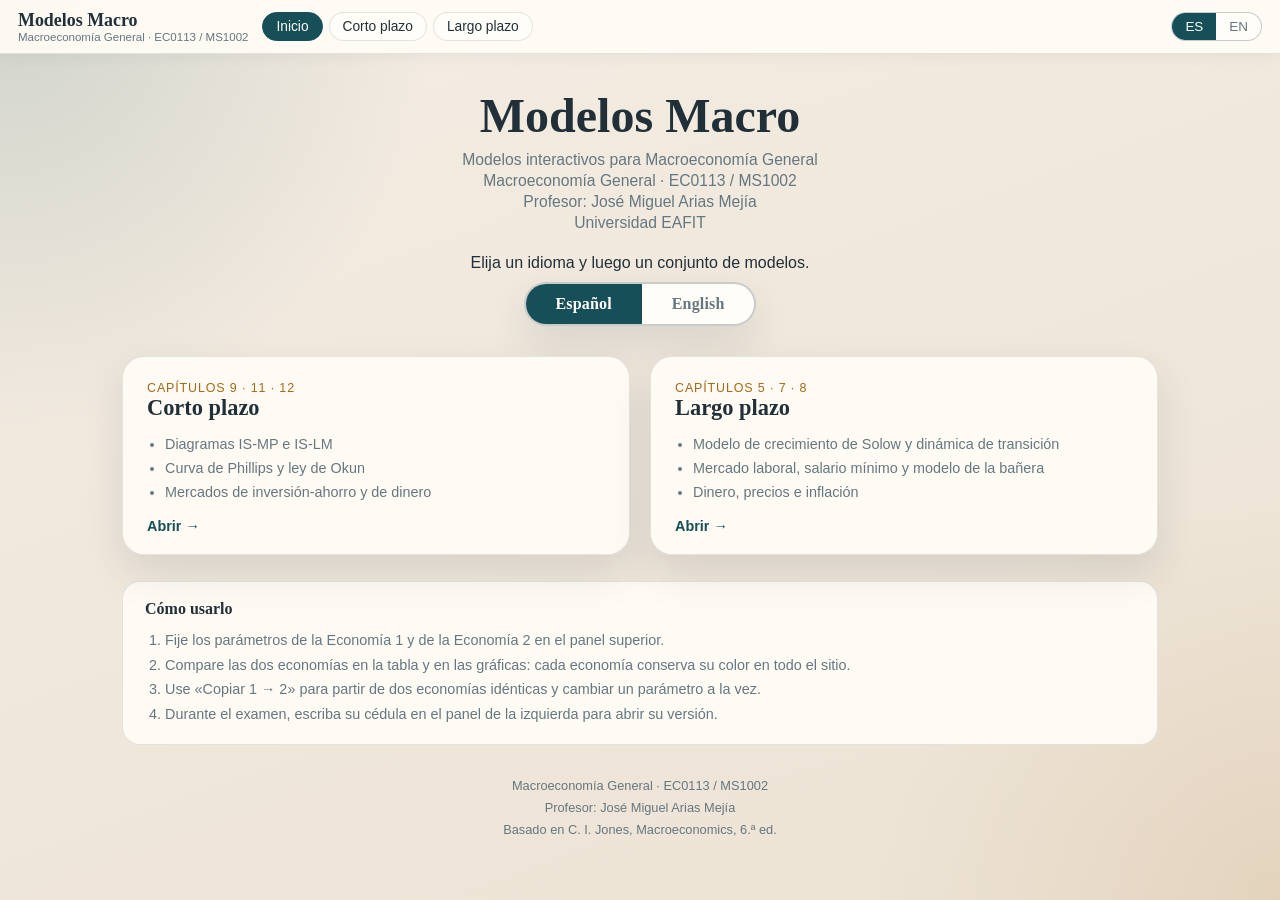
==== commit e7798fce: "Fix the collapsed layout and add a language switch to the hero Hiding the exam left a blank screen: " ====
--- a/index.html
+++ b/index.html
@@ -21,7 +21,7 @@
     <a href="long-run.html" data-nav="longrun" data-i18n="nav.longrun"></a>
   </nav>
   <span class="spacer"></span>
-  <div id="lang-host"></div>
+  <div id="lang-host" data-lang-host="small"></div>
 </header>
 
 <main class="landing">
@@ -35,6 +35,7 @@
     </div>
     <div class="lang">
       <span data-i18n="landing.pick"></span>
+      <div id="lang-host-hero" data-lang-host="big"></div>
     </div>
   </section>
 
--- a/assets/css/app.css
+++ b/assets/css/app.css
@@ -144,7 +144,9 @@
   min-height: calc(100vh - 56px);
 }
 
-.split.collapsed { grid-template-columns: 0 0 minmax(0, 1fr); }
+/* Collapsed: hiding the first two items would otherwise auto-place the models
+   pane into column 1, so the grid must drop to a single full-width column. */
+.split.collapsed { grid-template-columns: minmax(0, 1fr); }
 .split.collapsed .exam-pane,
 .split.collapsed .gutter { display: none; }
 
@@ -463,7 +465,24 @@
 .hero { text-align: center; margin-bottom: 30px; }
 .hero h1 { margin: 0 0 8px; font-size: clamp(2rem, 4vw, 3rem); }
 .hero .sub { color: var(--muted); display: grid; gap: 3px; font-size: 0.98rem; }
-.hero .lang { margin-top: 20px; display: flex; justify-content: center; gap: 10px; align-items: center; }
+.hero .lang {
+  margin-top: 22px;
+  display: flex;
+  flex-direction: column;
+  align-items: center;
+  gap: 10px;
+}
+
+/* Big language switch in the middle of the landing page: the header one is easy
+   to miss in the top-right corner. */
+.segmented.big { border-width: 2px; box-shadow: var(--shadow); }
+.segmented.big button {
+  padding: 11px 30px;
+  font-size: 1rem;
+  font-family: Georgia, "Times New Roman", serif;
+  font-weight: 700;
+  letter-spacing: 0.01em;
+}
 
 .choice { display: grid; grid-template-columns: repeat(auto-fit, minmax(min(310px, 100%), 1fr)); gap: 20px; }
 
